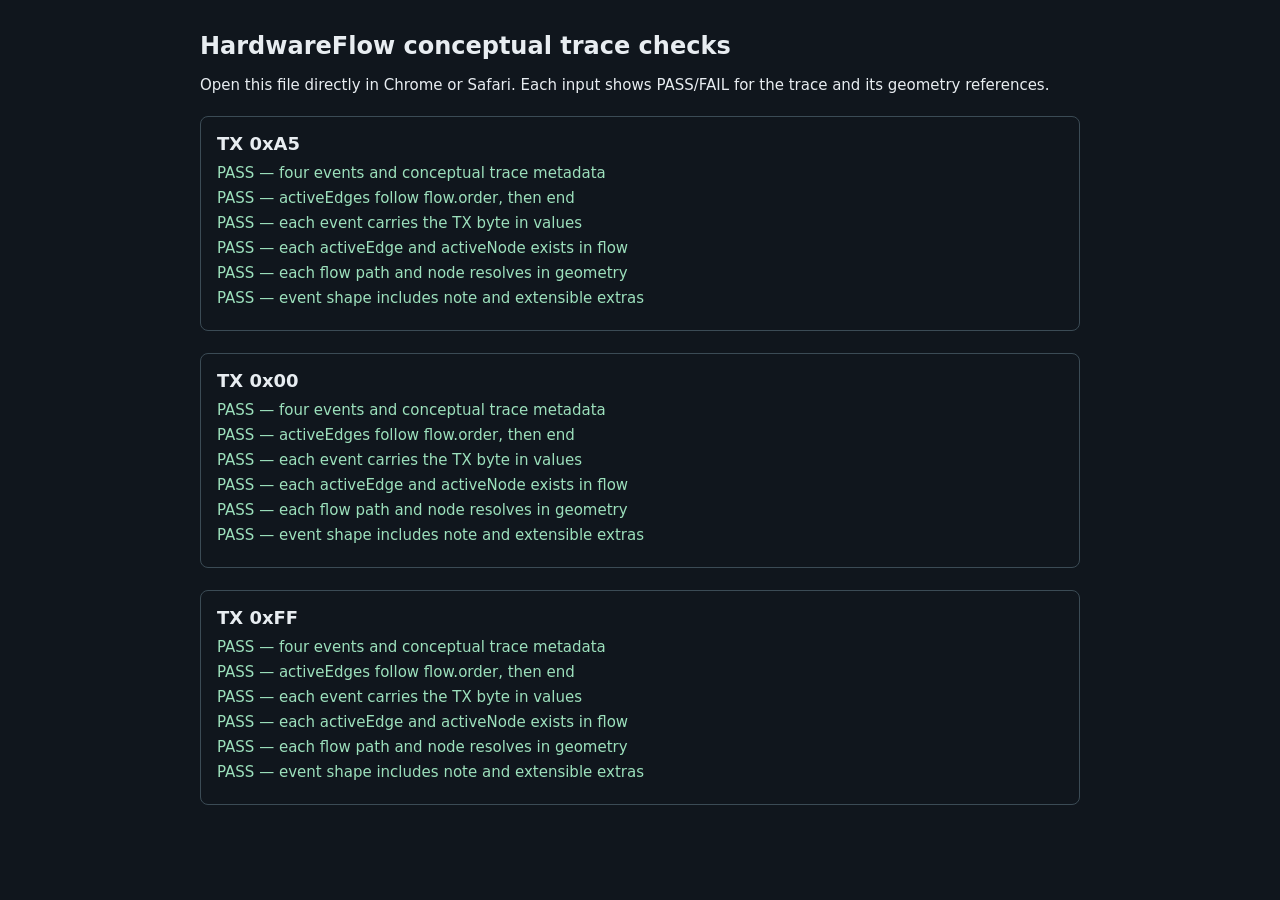
==== tests/trace.test.html @ f4f8d10c "Refactor HardwareFlow playback into trace layers" ====
<!doctype html>
<html lang="en">
<head>
  <meta charset="utf-8">
  <meta name="viewport" content="width=device-width, initial-scale=1">
  <title>HardwareFlow trace checks</title>
  <style>
    body { max-width: 880px; margin: 32px auto; padding: 0 20px; background: #10161d; color: #e8edf1; font: 15px system-ui, sans-serif; }
    h1 { font-size: 24px; } section { margin: 22px 0; padding: 16px; border: 1px solid #3b4b55; border-radius: 8px; }
    h2 { margin: 0 0 10px; font-size: 18px; } p { margin: 7px 0; } .pass { color: #9ce0bc; } .fail { color: #ff9999; }
    code { color: #d4ecf5; }
  </style>
  <script src="../data/geometry.js" defer></script>
  <script src="../data/flow.js" defer></script>
  <script src="../src/spiTxTrace.js" defer></script>
  <script src="trace.test.js" defer></script>
</head>
<body>
  <h1>HardwareFlow conceptual trace checks</h1>
  <p>Open this file directly in Chrome or Safari. Each input shows PASS/FAIL for the trace and its geometry references.</p>
  <div id="results"></div>
</body>
</html>
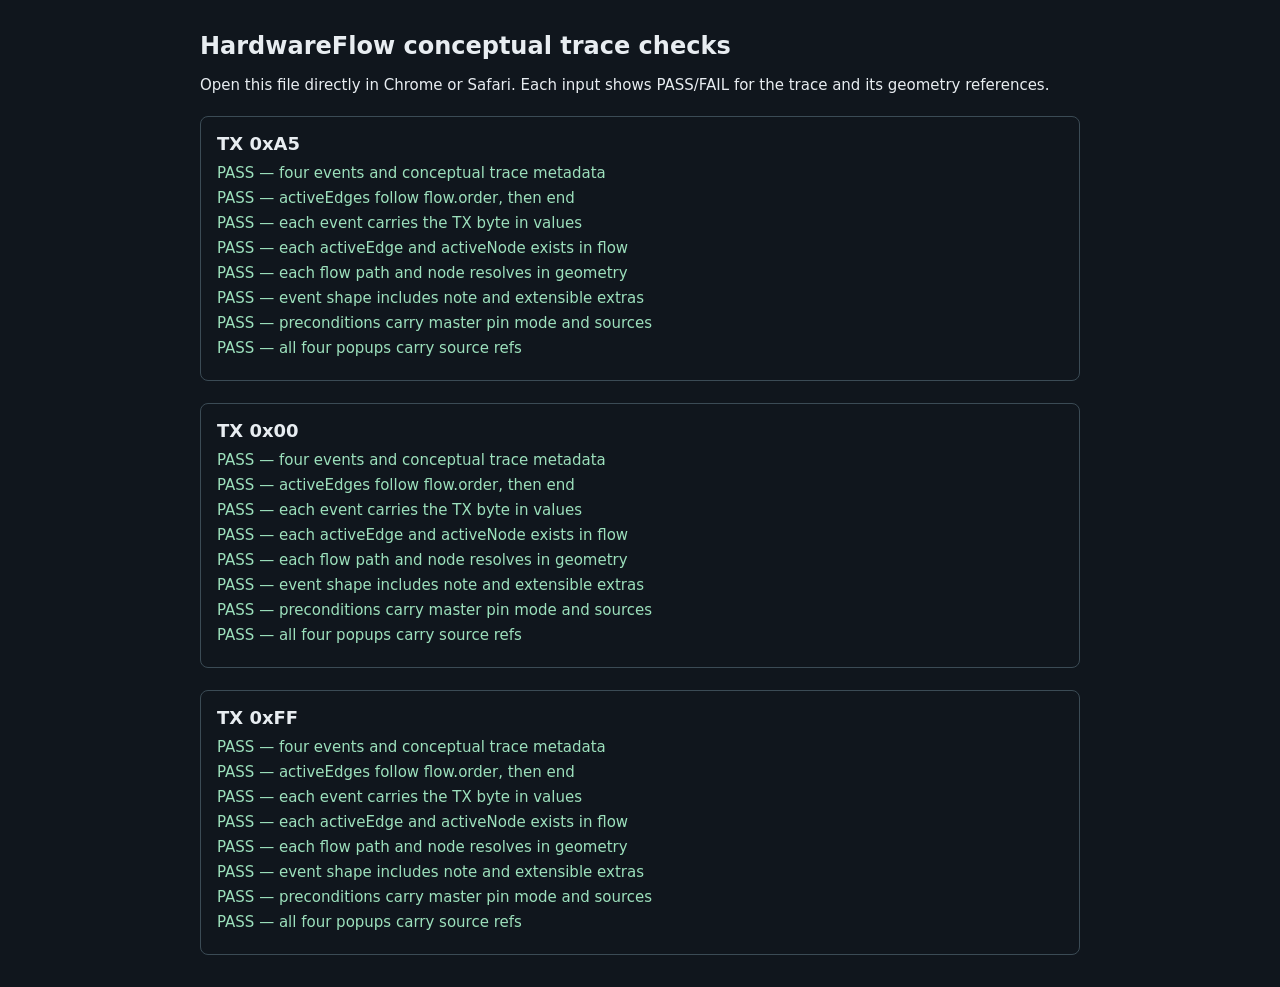
==== commit 8f0ba9ef: "Ground SPI and RISC-V walkthroughs in specification references" ====
--- a/tests/trace.test.html
+++ b/tests/trace.test.html
@@ -12,6 +12,7 @@
   </style>
   <script src="../data/geometry.js" defer></script>
   <script src="../data/flow.js" defer></script>
+  <script src="../data/i18n/en.js" defer></script>
   <script src="../src/spiTxTrace.js" defer></script>
   <script src="trace.test.js" defer></script>
 </head>
